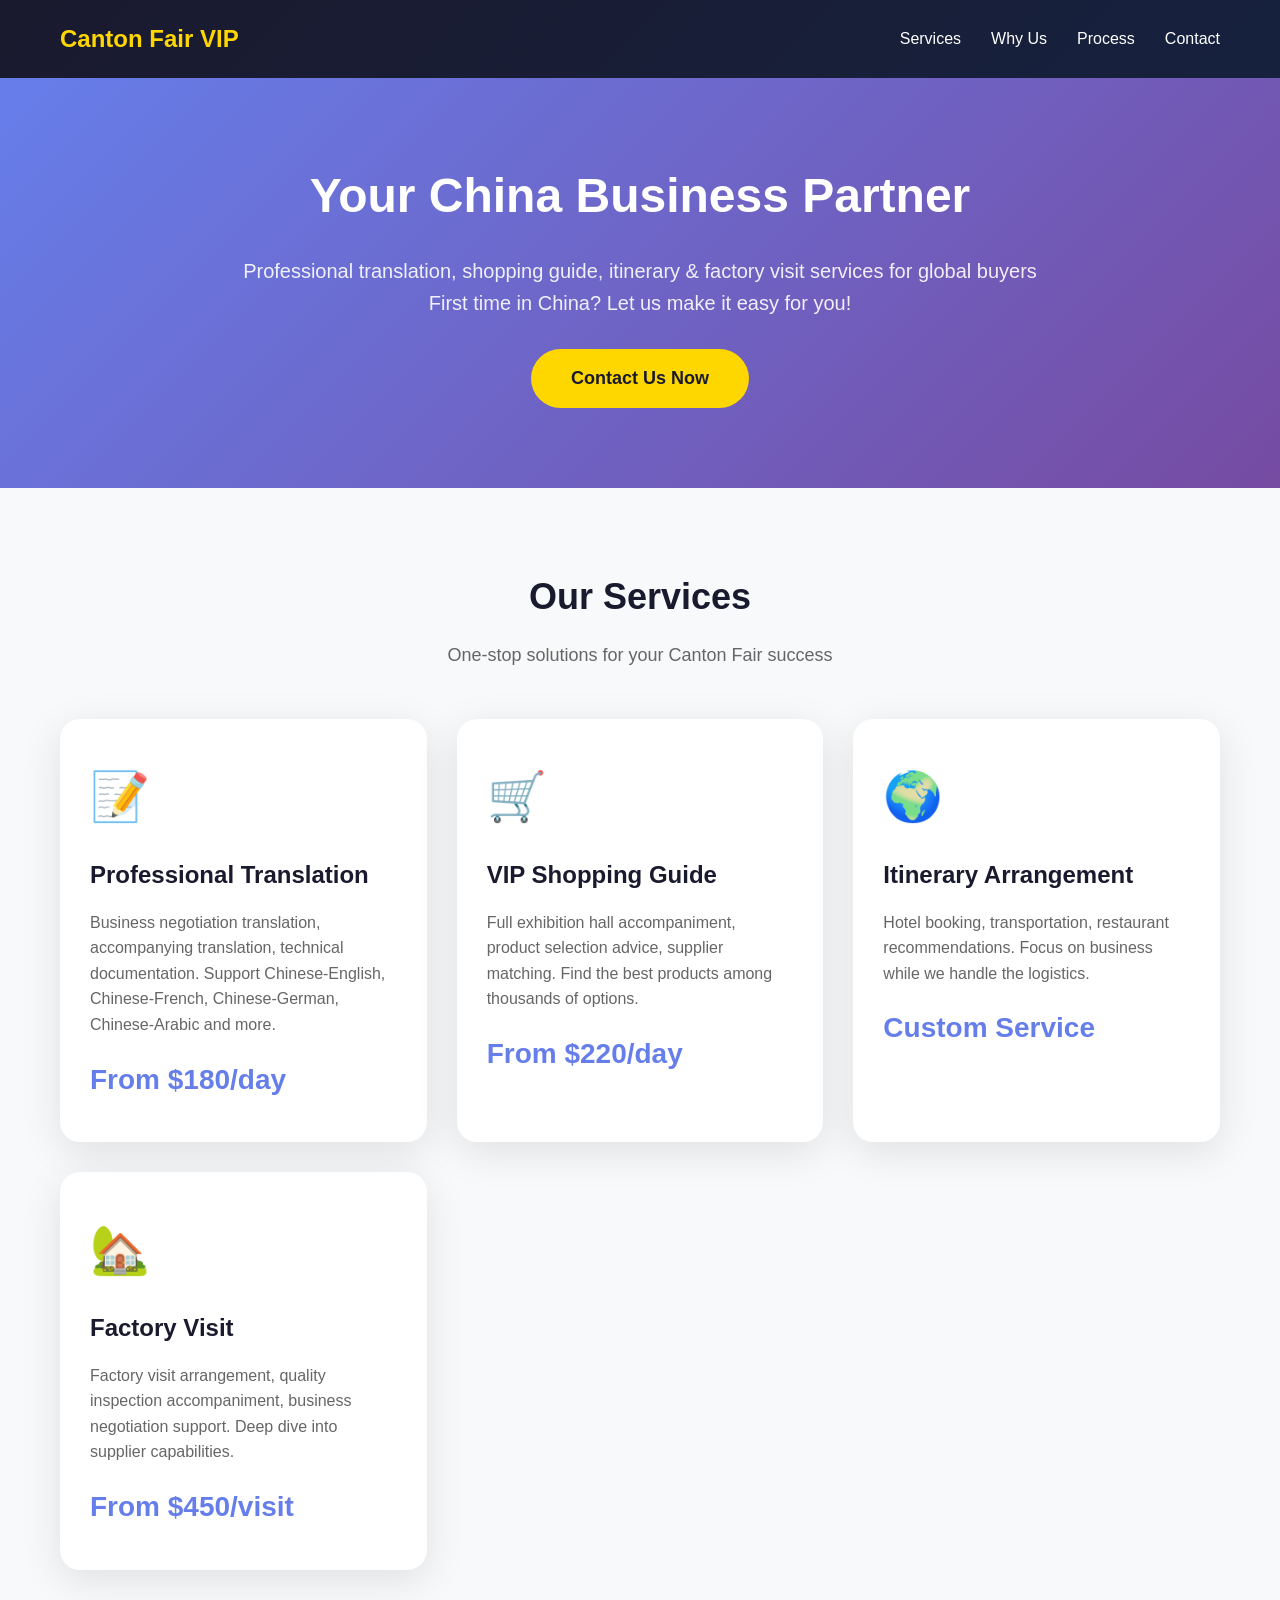
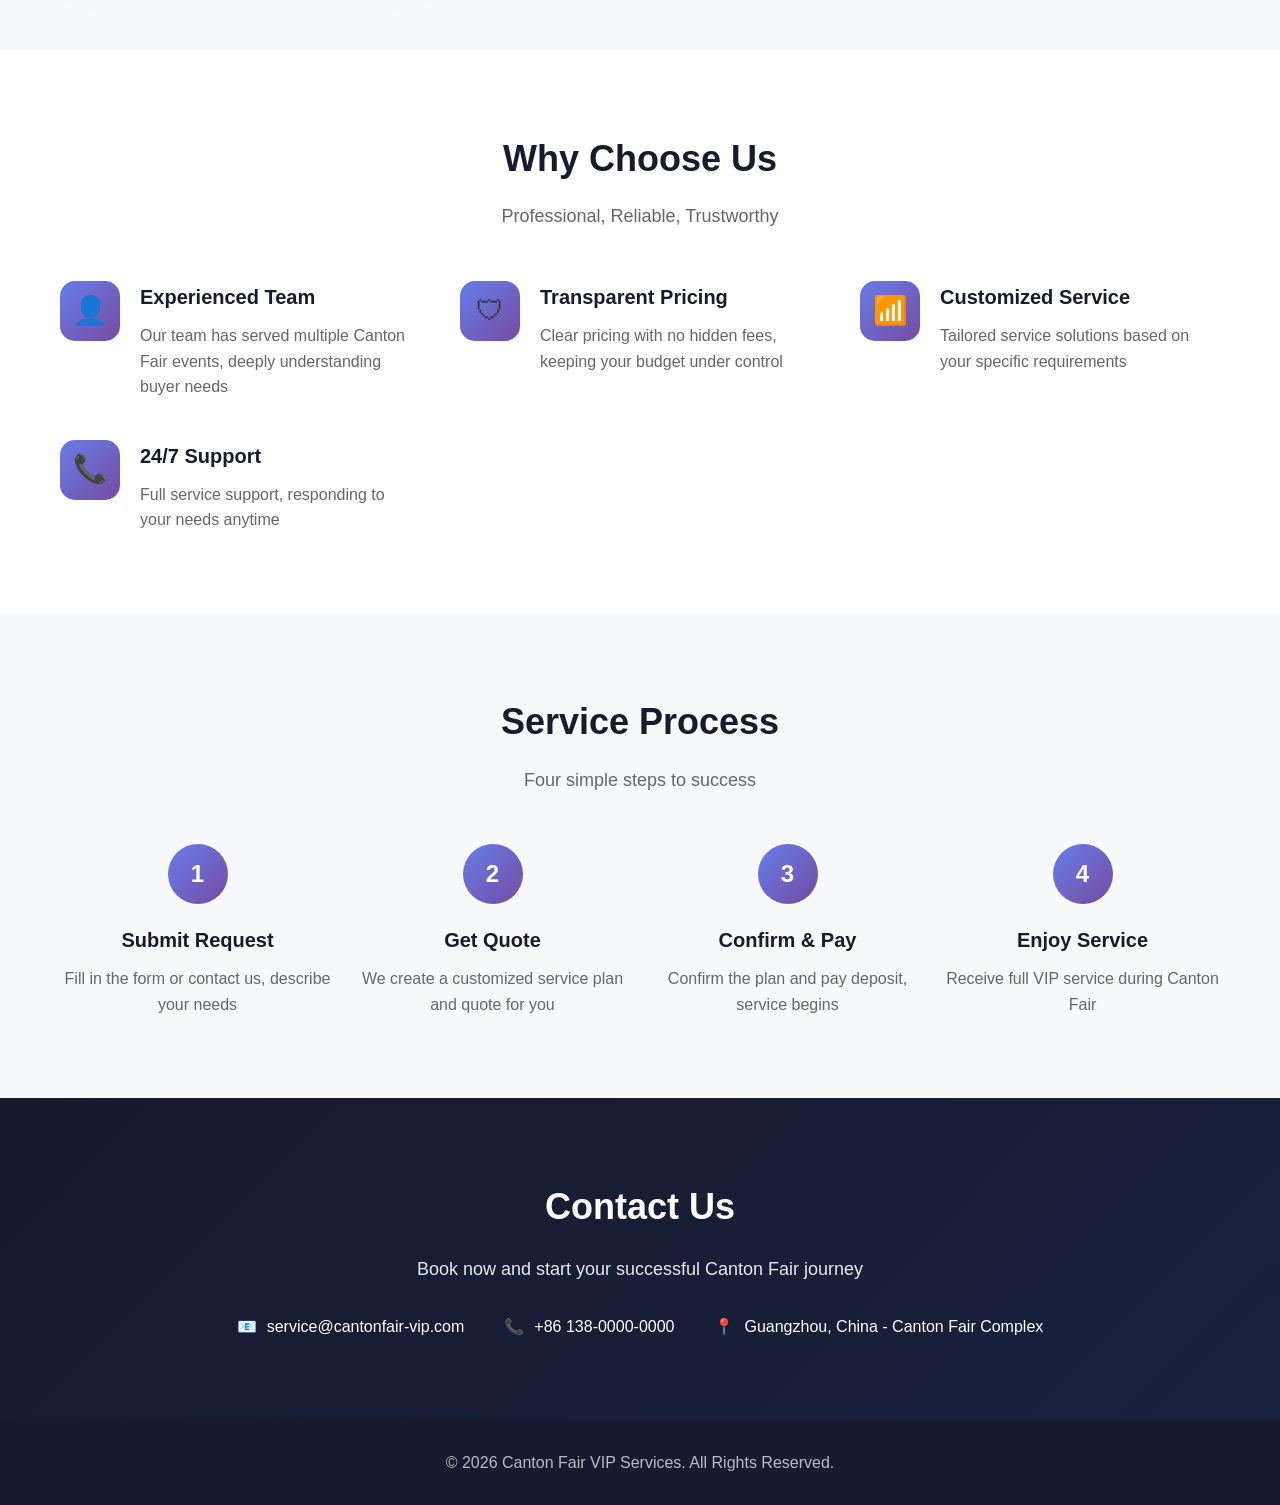
==== en/index.html @ 5ece8513 "Initial commit: Canton Fair VIP Services website" ====
<!DOCTYPE html>
<html lang="en">
<head>
    <meta charset="UTF-8">
    <meta name="viewport" content="width=device-width, initial-scale=1.0">
    <title>Canton Fair VIP Services - Your China Business Partner</title>
    <meta name="description" content="Professional translation, shopping guide, factory visit services for international buyers - First time in China? Let us help!">
    <style>
        * { margin: 0; padding: 0; box-sizing: border-box; }
        body { font-family: -apple-system, BlinkMacSystemFont, 'Segoe UI', Roboto, 'Helvetica Neue', Arial, sans-serif; line-height: 1.6; color: #333; }
        .container { max-width: 1200px; margin: 0 auto; padding: 0 20px; }
        
        /* Header */
        header { background: linear-gradient(135deg, #1a1a2e 0%, #16213e 100%); color: white; padding: 20px 0; position: sticky; top: 0; z-index: 100; }
        header .container { display: flex; justify-content: space-between; align-items: center; }
        .logo { font-size: 24px; font-weight: bold; color: #ffd700; }
        nav ul { display: flex; list-style: none; gap: 30px; }
        nav a { color: white; text-decoration: none; transition: color 0.3s; }
        nav a:hover { color: #ffd700; }
        
        /* Hero */
        .hero { background: linear-gradient(135deg, #667eea 0%, #764ba2 100%); color: white; padding: 80px 0; text-align: center; }
        .hero h1 { font-size: 48px; margin-bottom: 20px; }
        .hero p { font-size: 20px; margin-bottom: 30px; opacity: 0.9; }
        .cta-button { display: inline-block; background: #ffd700; color: #1a1a2e; padding: 15px 40px; border-radius: 50px; font-size: 18px; font-weight: bold; text-decoration: none; transition: transform 0.3s, box-shadow 0.3s; }
        .cta-button:hover { transform: translateY(-3px); box-shadow: 0 10px 30px rgba(255, 215, 0, 0.4); }
        
        /* Services */
        .services { padding: 80px 0; background: #f8f9fa; }
        .section-title { text-align: center; margin-bottom: 50px; }
        .section-title h2 { font-size: 36px; color: #1a1a2e; margin-bottom: 15px; }
        .section-title p { color: #666; font-size: 18px; }
        .services-grid { display: grid; grid-template-columns: repeat(auto-fit, minmax(280px, 1fr)); gap: 30px; }
        .service-card { background: white; padding: 40px 30px; border-radius: 20px; box-shadow: 0 10px 40px rgba(0,0,0,0.1); transition: transform 0.3s; }
        .service-card:hover { transform: translateY(-10px); }
        .service-icon { font-size: 48px; margin-bottom: 20px; }
        .service-card h3 { font-size: 24px; margin-bottom: 15px; color: #1a1a2e; }
        .service-card p { color: #666; margin-bottom: 20px; }
        .service-price { font-size: 28px; color: #667eea; font-weight: bold; }
        
        /* Features */
        .features { padding: 80px 0; }
        .features-grid { display: grid; grid-template-columns: repeat(auto-fit, minmax(300px, 1fr)); gap: 40px; }
        .feature-item { display: flex; gap: 20px; }
        .feature-icon { width: 60px; height: 60px; background: linear-gradient(135deg, #667eea 0%, #764ba2 100%); border-radius: 15px; display: flex; align-items: center; justify-content: center; font-size: 28px; flex-shrink: 0; }
        .feature-item h3 { font-size: 20px; margin-bottom: 10px; color: #1a1a2e; }
        .feature-item p { color: #666; }
        
        /* Process */
        .process { padding: 80px 0; background: #f8f9fa; }
        .process-steps { display: flex; justify-content: space-between; flex-wrap: wrap; gap: 20px; }
        .step { flex: 1; min-width: 250px; text-align: center; }
        .step-number { width: 60px; height: 60px; background: linear-gradient(135deg, #667eea 0%, #764ba2 100%); color: white; border-radius: 50%; display: flex; align-items: center; justify-content: center; font-size: 24px; font-weight: bold; margin: 0 auto 20px; }
        .step h3 { font-size: 20px; margin-bottom: 10px; color: #1a1a2e; }
        .step p { color: #666; }
        
        /* Contact */
        .contact { padding: 80px 0; background: linear-gradient(135deg, #1a1a2e 0%, #16213e 100%); color: white; text-align: center; }
        .contact h2 { font-size: 36px; margin-bottom: 20px; }
        .contact p { font-size: 18px; margin-bottom: 30px; opacity: 0.9; }
        .contact-info { display: flex; justify-content: center; gap: 40px; flex-wrap: wrap; }
        .contact-item { display: flex; align-items: center; gap: 10px; }
        
        /* Footer */
        footer { background: #1a1a2e; color: white; padding: 30px 0; text-align: center; }
        footer p { opacity: 0.7; }
        
        /* Responsive */
        @media (max-width: 768px) {
            .hero h1 { font-size: 32px; }
            nav { display: none; }
            .services-grid { grid-template-columns: 1fr; }
        }
    </style>
</head>
<body>
    <header>
        <div class="container">
            <div class="logo">Canton Fair VIP</div>
            <nav>
                <ul>
                    <li><a href="#services">Services</a></li>
                    <li><a href="#features">Why Us</a></li>
                    <li><a href="#process">Process</a></li>
                    <li><a href="#contact">Contact</a></li>
                </ul>
            </nav>
        </div>
    </header>

    <section class="hero">
        <div class="container">
            <h1>Your China Business Partner</h1>
            <p>Professional translation, shopping guide, itinerary & factory visit services for global buyers<br>First time in China? Let us make it easy for you!</p>
            <a href="#contact" class="cta-button">Contact Us Now</a>
        </div>
    </section>

    <section class="services" id="services">
        <div class="container">
            <div class="section-title">
                <h2>Our Services</h2>
                <p>One-stop solutions for your Canton Fair success</p>
            </div>
            <div class="services-grid">
                <div class="service-card">
                    <div class="service-icon">&#128221;</div>
                    <h3>Professional Translation</h3>
                    <p>Business negotiation translation, accompanying translation, technical documentation. Support Chinese-English, Chinese-French, Chinese-German, Chinese-Arabic and more.</p>
                    <div class="service-price">From $180/day</div>
                </div>
                <div class="service-card">
                    <div class="service-icon">&#128722;</div>
                    <h3>VIP Shopping Guide</h3>
                    <p>Full exhibition hall accompaniment, product selection advice, supplier matching. Find the best products among thousands of options.</p>
                    <div class="service-price">From $220/day</div>
                </div>
                <div class="service-card">
                    <div class="service-icon">&#127757;</div>
                    <h3>Itinerary Arrangement</h3>
                    <p>Hotel booking, transportation, restaurant recommendations. Focus on business while we handle the logistics.</p>
                    <div class="service-price">Custom Service</div>
                </div>
                <div class="service-card">
                    <div class="service-icon">&#127969;</div>
                    <h3>Factory Visit</h3>
                    <p>Factory visit arrangement, quality inspection accompaniment, business negotiation support. Deep dive into supplier capabilities.</p>
                    <div class="service-price">From $450/visit</div>
                </div>
            </div>
        </div>
    </section>

    <section class="features" id="features">
        <div class="container">
            <div class="section-title">
                <h2>Why Choose Us</h2>
                <p>Professional, Reliable, Trustworthy</p>
            </div>
            <div class="features-grid">
                <div class="feature-item">
                    <div class="feature-icon">&#128100;</div>
                    <div>
                        <h3>Experienced Team</h3>
                        <p>Our team has served multiple Canton Fair events, deeply understanding buyer needs</p>
                    </div>
                </div>
                <div class="feature-item">
                    <div class="feature-icon">&#128737;</div>
                    <div>
                        <h3>Transparent Pricing</h3>
                        <p>Clear pricing with no hidden fees, keeping your budget under control</p>
                    </div>
                </div>
                <div class="feature-item">
                    <div class="feature-icon">&#128246;</div>
                    <div>
                        <h3>Customized Service</h3>
                        <p>Tailored service solutions based on your specific requirements</p>
                    </div>
                </div>
                <div class="feature-item">
                    <div class="feature-icon">&#128222;</div>
                    <div>
                        <h3>24/7 Support</h3>
                        <p>Full service support, responding to your needs anytime</p>
                    </div>
                </div>
            </div>
        </div>
    </section>

    <section class="process" id="process">
        <div class="container">
            <div class="section-title">
                <h2>Service Process</h2>
                <p>Four simple steps to success</p>
            </div>
            <div class="process-steps">
                <div class="step">
                    <div class="step-number">1</div>
                    <h3>Submit Request</h3>
                    <p>Fill in the form or contact us, describe your needs</p>
                </div>
                <div class="step">
                    <div class="step-number">2</div>
                    <h3>Get Quote</h3>
                    <p>We create a customized service plan and quote for you</p>
                </div>
                <div class="step">
                    <div class="step-number">3</div>
                    <h3>Confirm & Pay</h3>
                    <p>Confirm the plan and pay deposit, service begins</p>
                </div>
                <div class="step">
                    <div class="step-number">4</div>
                    <h3>Enjoy Service</h3>
                    <p>Receive full VIP service during Canton Fair</p>
                </div>
            </div>
        </div>
    </section>

    <section class="contact" id="contact">
        <div class="container">
            <h2>Contact Us</h2>
            <p>Book now and start your successful Canton Fair journey</p>
            <div class="contact-info">
                <div class="contact-item">
                    <span>&#128231;</span>
                    <span>service@cantonfair-vip.com</span>
                </div>
                <div class="contact-item">
                    <span>&#128222;</span>
                    <span>+86 138-0000-0000</span>
                </div>
                <div class="contact-item">
                    <span>&#128205;</span>
                    <span>Guangzhou, China - Canton Fair Complex</span>
                </div>
            </div>
        </div>
    </section>

    <footer>
        <div class="container">
            <p>&copy; 2026 Canton Fair VIP Services. All Rights Reserved.</p>
        </div>
    </footer>
</body>
</html>
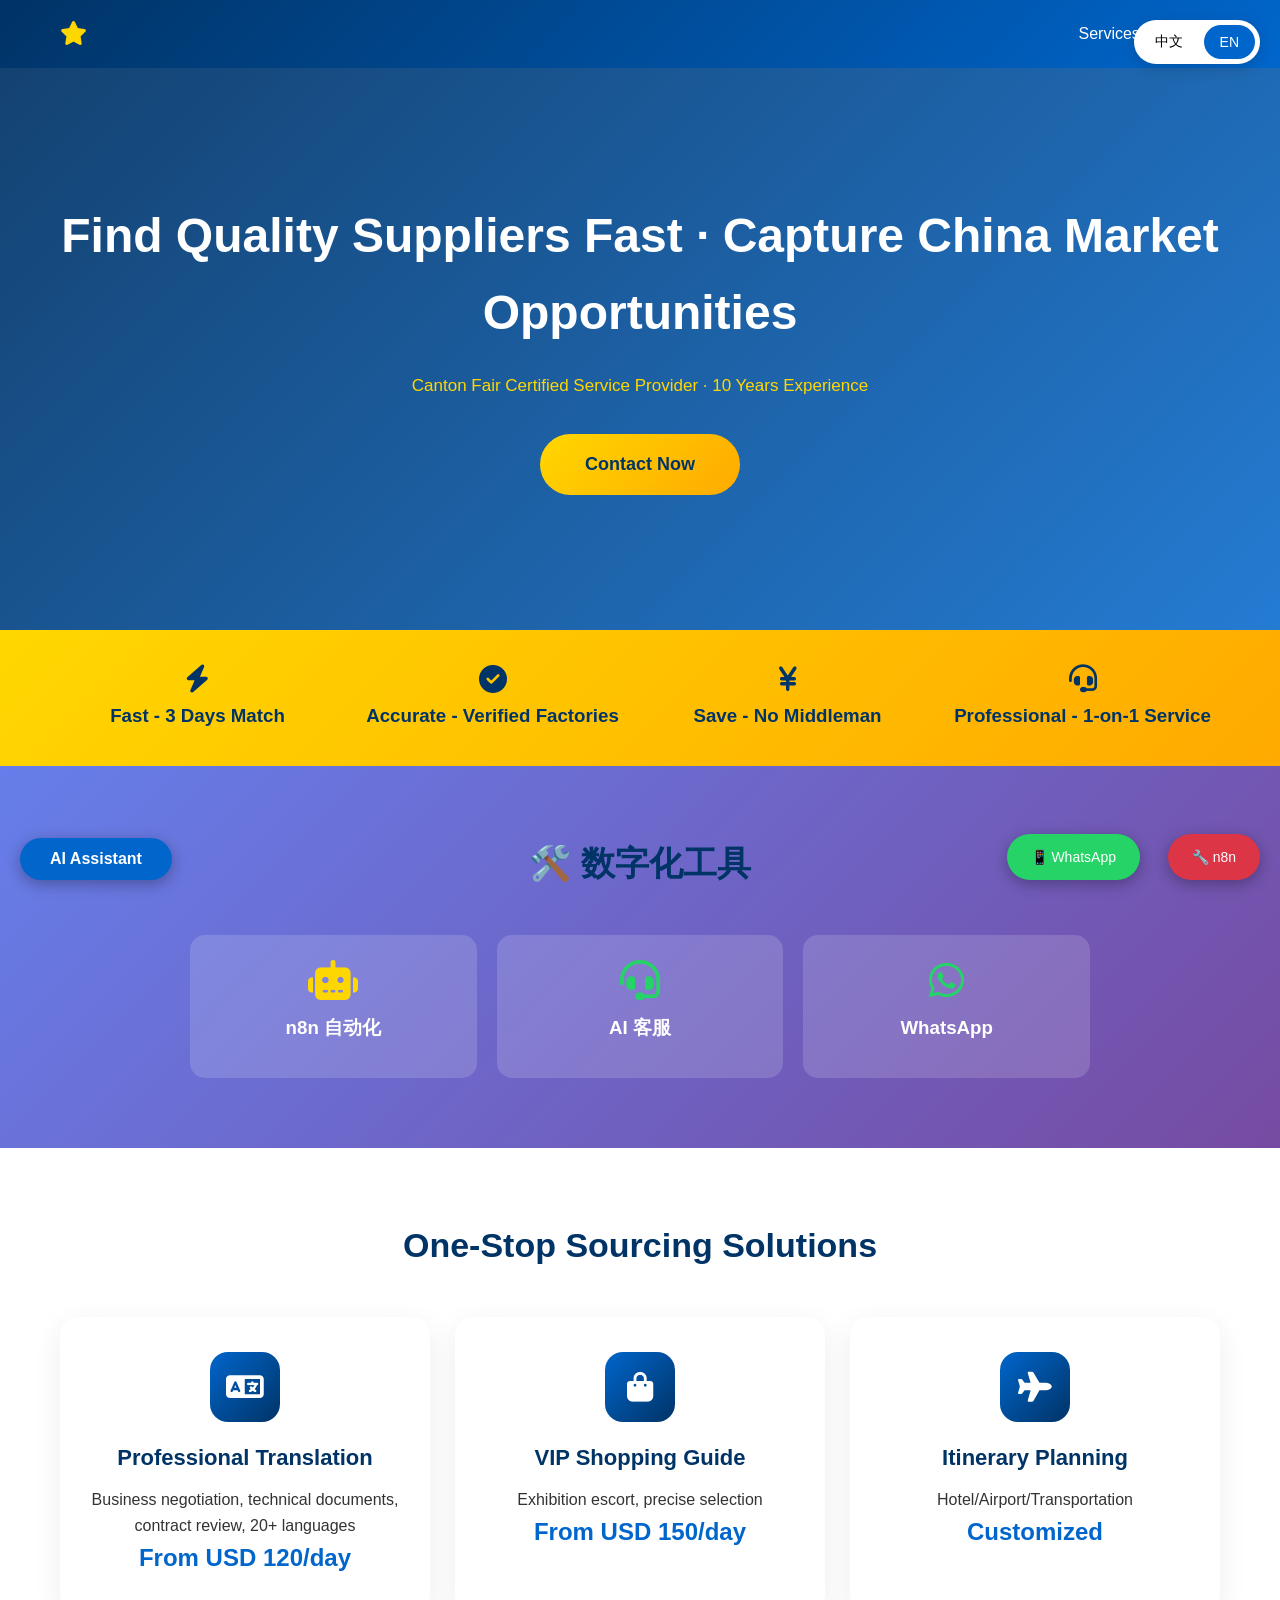
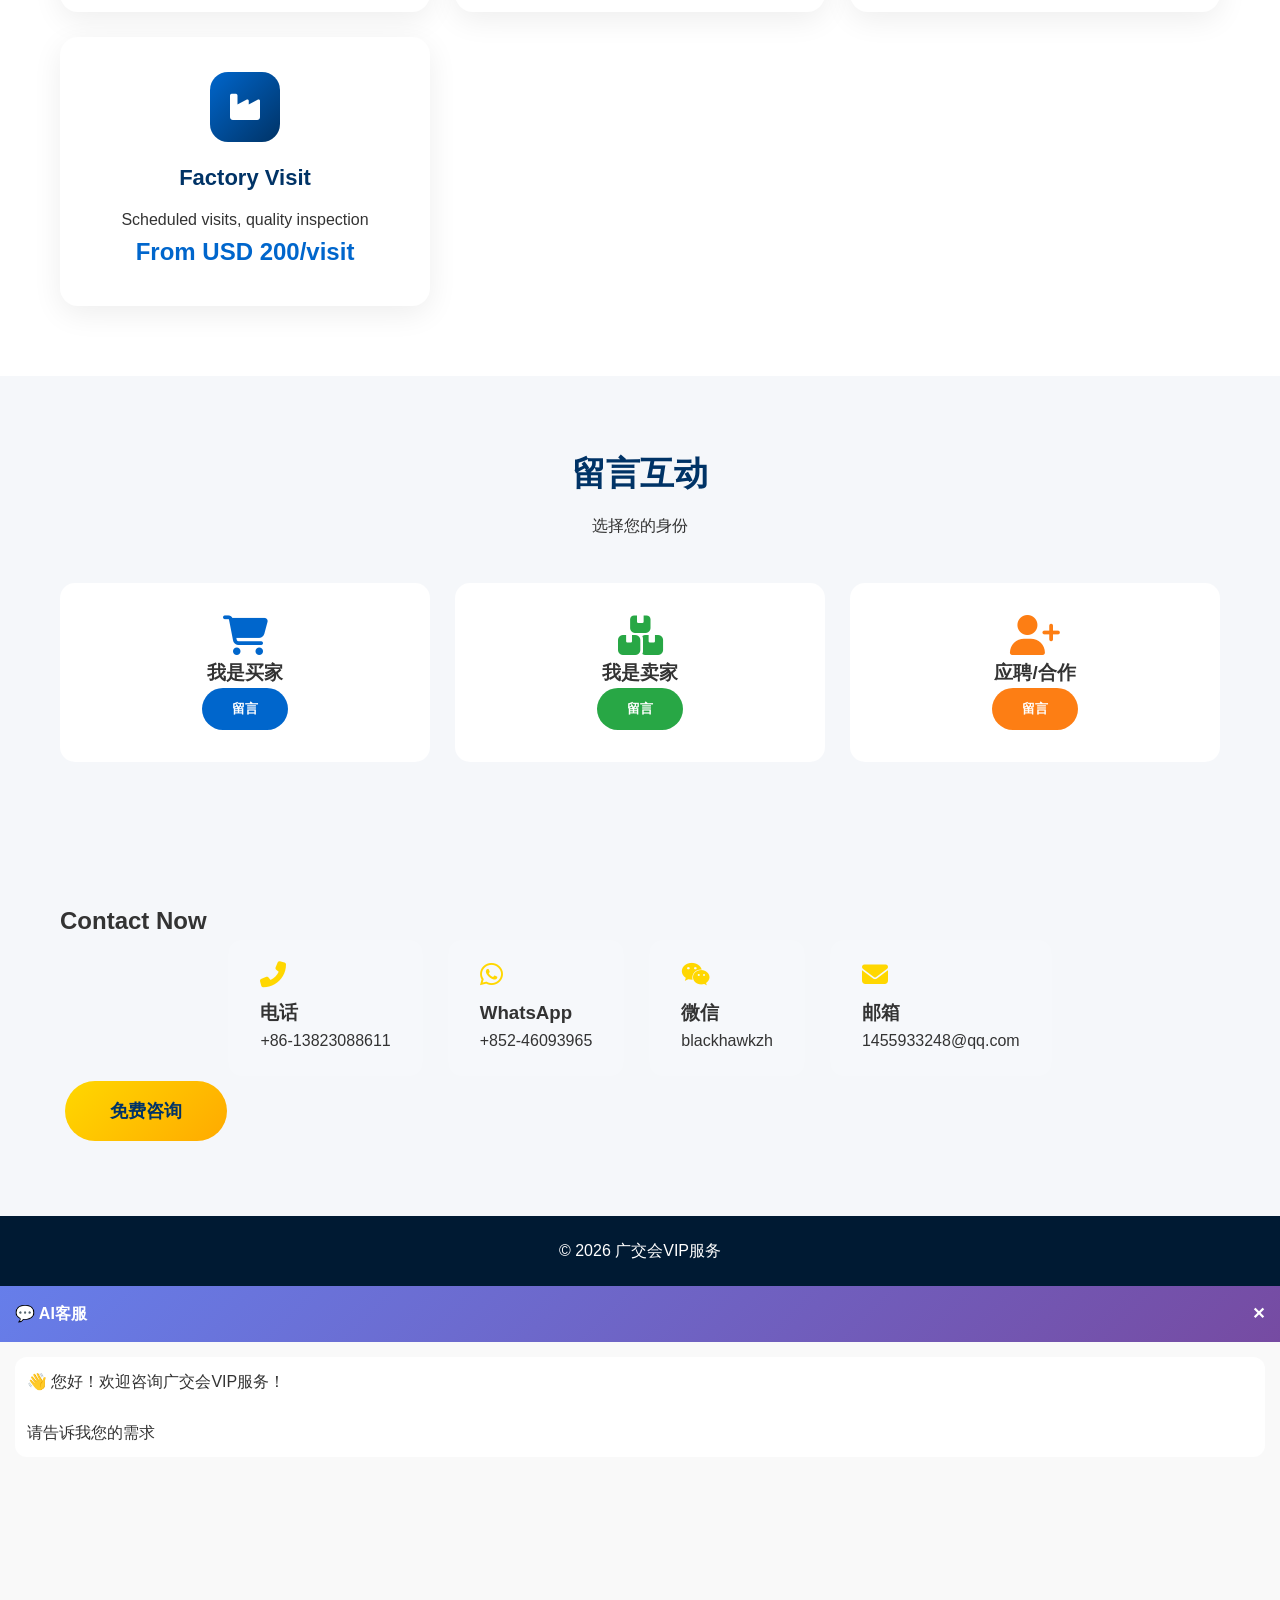
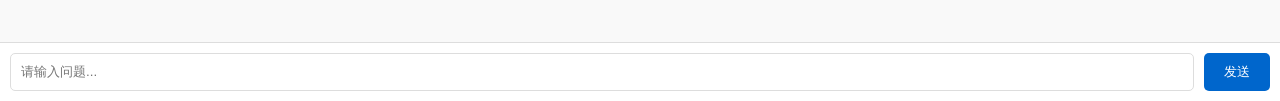
==== commit ecd4ac9f: "Update to second initial state - bilingual support" ====
--- a/en/index.html
+++ b/en/index.html
@@ -3,229 +3,266 @@
 <head>
     <meta charset="UTF-8">
     <meta name="viewport" content="width=device-width, initial-scale=1.0">
-    <title>Canton Fair VIP Services - Your China Business Partner</title>
-    <meta name="description" content="Professional translation, shopping guide, factory visit services for international buyers - First time in China? Let us help!">
+    <title>Canton Fair VIP - Your China Sourcing Expert</title>
+    <link rel="stylesheet" href="https://cdnjs.cloudflare.com/ajax/libs/font-awesome/6.4.0/css/all.min.css">
     <style>
         * { margin: 0; padding: 0; box-sizing: border-box; }
-        body { font-family: -apple-system, BlinkMacSystemFont, 'Segoe UI', Roboto, 'Helvetica Neue', Arial, sans-serif; line-height: 1.6; color: #333; }
+        body { font-family: -apple-system, BlinkMacSystemFont, sans-serif; line-height: 1.6; color: #333; background: #f5f7fa; }
         .container { max-width: 1200px; margin: 0 auto; padding: 0 20px; }
-        
-        /* Header */
-        header { background: linear-gradient(135deg, #1a1a2e 0%, #16213e 100%); color: white; padding: 20px 0; position: sticky; top: 0; z-index: 100; }
+        .lang-switch { position: fixed; top: 20px; right: 20px; z-index: 1000; background: white; border-radius: 25px; padding: 5px; box-shadow: 0 4px 15px rgba(0,0,0,0.15); display: flex; gap: 5px; }
+        .lang-btn { padding: 8px 16px; border: none; background: transparent; cursor: pointer; border-radius: 20px; font-size: 14px; font-weight: 500; }
+        .lang-btn.active { background: #0066cc; color: white; }
+        header { background: linear-gradient(135deg, #003366 0%, #0066cc 100%); color: white; padding: 15px 0; position: sticky; top: 0; z-index: 100; }
         header .container { display: flex; justify-content: space-between; align-items: center; }
-        .logo { font-size: 24px; font-weight: bold; color: #ffd700; }
-        nav ul { display: flex; list-style: none; gap: 30px; }
-        nav a { color: white; text-decoration: none; transition: color 0.3s; }
+        .logo { font-size: 24px; font-weight: bold; }
+        .logo i { color: #ffd700; }
+        nav ul { display: flex; list-style: none; gap: 25px; }
+        nav a { color: white; text-decoration: none; font-weight: 500; }
         nav a:hover { color: #ffd700; }
-        
-        /* Hero */
-        .hero { background: linear-gradient(135deg, #667eea 0%, #764ba2 100%); color: white; padding: 80px 0; text-align: center; }
+        .hero { background: linear-gradient(135deg, rgba(0,51,102,0.92) 0%, rgba(0,102,204,0.85) 100%), url('https://images.unsplash.com/photo-1566073771259-6a8506099945?w=1920'); color: white; padding: 130px 0; text-align: center; }
         .hero h1 { font-size: 48px; margin-bottom: 20px; }
-        .hero p { font-size: 20px; margin-bottom: 30px; opacity: 0.9; }
-        .cta-button { display: inline-block; background: #ffd700; color: #1a1a2e; padding: 15px 40px; border-radius: 50px; font-size: 18px; font-weight: bold; text-decoration: none; transition: transform 0.3s, box-shadow 0.3s; }
-        .cta-button:hover { transform: translateY(-3px); box-shadow: 0 10px 30px rgba(255, 215, 0, 0.4); }
-        
-        /* Services */
-        .services { padding: 80px 0; background: #f8f9fa; }
-        .section-title { text-align: center; margin-bottom: 50px; }
-        .section-title h2 { font-size: 36px; color: #1a1a2e; margin-bottom: 15px; }
-        .section-title p { color: #666; font-size: 18px; }
-        .services-grid { display: grid; grid-template-columns: repeat(auto-fit, minmax(280px, 1fr)); gap: 30px; }
-        .service-card { background: white; padding: 40px 30px; border-radius: 20px; box-shadow: 0 10px 40px rgba(0,0,0,0.1); transition: transform 0.3s; }
-        .service-card:hover { transform: translateY(-10px); }
-        .service-icon { font-size: 48px; margin-bottom: 20px; }
-        .service-card h3 { font-size: 24px; margin-bottom: 15px; color: #1a1a2e; }
-        .service-card p { color: #666; margin-bottom: 20px; }
-        .service-price { font-size: 28px; color: #667eea; font-weight: bold; }
-        
-        /* Features */
-        .features { padding: 80px 0; }
-        .features-grid { display: grid; grid-template-columns: repeat(auto-fit, minmax(300px, 1fr)); gap: 40px; }
-        .feature-item { display: flex; gap: 20px; }
-        .feature-icon { width: 60px; height: 60px; background: linear-gradient(135deg, #667eea 0%, #764ba2 100%); border-radius: 15px; display: flex; align-items: center; justify-content: center; font-size: 28px; flex-shrink: 0; }
-        .feature-item h3 { font-size: 20px; margin-bottom: 10px; color: #1a1a2e; }
-        .feature-item p { color: #666; }
-        
-        /* Process */
-        .process { padding: 80px 0; background: #f8f9fa; }
-        .process-steps { display: flex; justify-content: space-between; flex-wrap: wrap; gap: 20px; }
-        .step { flex: 1; min-width: 250px; text-align: center; }
-        .step-number { width: 60px; height: 60px; background: linear-gradient(135deg, #667eea 0%, #764ba2 100%); color: white; border-radius: 50%; display: flex; align-items: center; justify-content: center; font-size: 24px; font-weight: bold; margin: 0 auto 20px; }
-        .step h3 { font-size: 20px; margin-bottom: 10px; color: #1a1a2e; }
-        .step p { color: #666; }
-        
-        /* Contact */
-        .contact { padding: 80px 0; background: linear-gradient(135deg, #1a1a2e 0%, #16213e 100%); color: white; text-align: center; }
-        .contact h2 { font-size: 36px; margin-bottom: 20px; }
-        .contact p { font-size: 18px; margin-bottom: 30px; opacity: 0.9; }
-        .contact-info { display: flex; justify-content: center; gap: 40px; flex-wrap: wrap; }
-        .contact-item { display: flex; align-items: center; gap: 10px; }
-        
-        /* Footer */
-        footer { background: #1a1a2e; color: white; padding: 30px 0; text-align: center; }
-        footer p { opacity: 0.7; }
-        
-        /* Responsive */
-        @media (max-width: 768px) {
-            .hero h1 { font-size: 32px; }
-            nav { display: none; }
-            .services-grid { grid-template-columns: 1fr; }
-        }
+        .hero .subtitle { font-size: 17px; margin-bottom: 30px; color: #ffd700; }
+        .cta-button { display: inline-block; background: linear-gradient(135deg, #ffd700, #ffaa00); color: #003366; padding: 16px 45px; border-radius: 50px; font-size: 18px; font-weight: bold; text-decoration: none; margin: 5px; }
+        .value-banner { background: linear-gradient(135deg, #ffd700, #ffaa00); padding: 35px 0; }
+        .value-grid { display: grid; grid-template-columns: repeat(auto-fit, minmax(150px, 1fr)); gap: 20px; text-align: center; }
+        .value-item { color: #003366; }
+        .value-item i { font-size: 28px; margin-bottom: 8px; }
+        .services, .features, .interactive, .process, .testimonials, .contact { padding: 70px 0; }
+        .services, .testimonials { background: white; }
+        .features, .process { background: #f5f7fa; }
+        .section-title { text-align: center; margin-bottom: 45px; }
+        .section-title h2 { font-size: 34px; color: #003366; margin-bottom: 12px; }
+        .services-grid { display: grid; grid-template-columns: repeat(auto-fit, minmax(280px, 1fr)); gap: 25px; }
+        .service-card { background: white; padding: 35px 25px; border-radius: 18px; box-shadow: 0 8px 30px rgba(0,0,0,0.07); text-align: center; }
+        .service-icon { width: 70px; height: 70px; background: linear-gradient(135deg, #0066cc, #003366); border-radius: 18px; display: flex; align-items: center; justify-content: center; font-size: 30px; margin: 0 auto 18px; color: white; }
+        .service-card h3 { font-size: 22px; color: #003366; margin-bottom: 12px; }
+        .service-price { font-size: 24px; color: #0066cc; font-weight: bold; }
+        .features-grid { display: grid; grid-template-columns: repeat(auto-fit, minmax(280px, 1fr)); gap: 25px; }
+        .feature-item { display: flex; gap: 18px; background: white; padding: 22px; border-radius: 14px; }
+        .feature-icon { width: 55px; height: 55px; background: linear-gradient(135deg, #0066cc, #004488); border-radius: 50%; display: flex; align-items: center; justify-content: center; color: white; font-size: 22px; }
+        .interactive-grid { display: grid; grid-template-columns: repeat(3, 1fr); gap: 25px; }
+        .interactive-card { background: white; padding: 30px; border-radius: 15px; text-align: center; cursor: pointer; transition: all 0.3s; border: 2px solid transparent; }
+        .interactive-card:hover { border-color: #0066cc; transform: translateY(-5px); }
+        .btn { display: inline-block; padding: 12px 30px; border-radius: 25px; text-decoration: none; font-weight: 600; color: white; cursor: pointer; border: none; }
+        .btn-buyer { background: #0066cc; }
+        .btn-seller { background: #28a745; }
+        .btn-partner { background: #fd7e14; }
+        .media-grid { display: grid; grid-template-columns: repeat(auto-fit, minmax(100px, 1fr)); gap: 12px; }
+        .media-link { display: flex; flex-direction: column; align-items: center; padding: 20px; border-radius: 12px; text-decoration: none; color: white; }
+        .media-whatsapp { background: #25d366; }
+        .contact-cards { display: flex; justify-content: center; gap: 25px; flex-wrap: wrap; }
+        .contact-card { background: rgba(255,255,255,0.1); padding: 22px 32px; border-radius: 14px; }
+        .contact-card i { font-size: 26px; margin-bottom: 10px; color: #ffd700; }
+        footer { background: #001a33; color: white; padding: 22px 0; text-align: center; }
+        [lang="en"] .zh { display: none; }
+        [lang="en"] .en { display: none; }
+        
+        
+        #chat-toggle-btn { position: fixed; bottom: 20px; left: 20px; width: 55px; height: 55px; background: #0066cc; border-radius: 50%; border: none; cursor: pointer; font-size: 24px; z-index: 99999; box-shadow: 0 4px 10px rgba(0,0,0,0.2); }
+        .chat-header { background: linear-gradient(135deg, #667eea, #764ba2); color: #fff; padding: 15px; font-weight: bold; display: flex; justify-content: space-between; cursor: pointer; }
+        .chat-messages { height: 300px; overflow-y: auto; padding: 15px; background: #f9f9f9; }
+        .chat-input { display: flex; padding: 10px; border-top: 1px solid #ddd; background: #fff; }
+        .chat-input input { flex: 1; padding: 10px; border: 1px solid #ddd; border-radius: 5px; }
+        .chat-input button { padding: 10px 20px; background: #0066cc; color: #fff; border: none; border-radius: 5px; margin-left: 10px; cursor: pointer; }
+        #message-modal { position: fixed; top: 0; left: 0; width: 100%; height: 100%; background: rgba(0,0,0,0.5); z-index: 99999; display: none; align-items: center; justify-content: center; }
+        #message-modal.show { display: flex; }
+        .modal-content { background: white; padding: 30px; border-radius: 15px; width: 90%; max-width: 400px; }
     </style>
 </head>
 <body>
-    <header>
+    <div class="lang-switch">
+        <button class="lang-btn" onclick="window.location.href='/index.html'">中文</button>
+        <button class="lang-btn active" onclick="window.location.href='/en/index.html'">EN</button>
+    </div>
+    <header><div class="container"><div class="logo"><i class="fas fa-star"></i> <span class="zh">广交会VIP服务</span><span class="en">Canton Fair VIP</span></div><nav><ul><li><a href="#services">Services</a></li><li><a href="#contact">Contact</a></li></nav></div></header>
+    <section class="hero"><div class="container"><h1>Find Quality Suppliers Fast · Capture China Market Opportunities</h1><p class="subtitle">Canton Fair Certified Service Provider · 10 Years Experience</p><a href="#contact" class="cta-button">Contact Now</a></div></section>
+    <section class="value-banner"><div class="container"><div class="value-grid"><div class="value-item"><i class="fas fa-bolt"></i><h3>Fast - 3 Days Match</h3></div><div class="value-item"><i class="fas fa-check-circle"></i><h3>Accurate - Verified Factories</h3></div><div class="value-item"><i class="fas fa-yen-sign"></i><h3>Save - No Middleman</h3></div><div class="value-item"><i class="fas fa-headset"></i><h3>Professional - 1-on-1 Service</h3></div></div></div></section>
+    <section class="interactive" style="background: linear-gradient(135deg, #667eea, #764ba2); color: white;">
         <div class="container">
-            <div class="logo">Canton Fair VIP</div>
-            <nav>
-                <ul>
-                    <li><a href="#services">Services</a></li>
-                    <li><a href="#features">Why Us</a></li>
-                    <li><a href="#process">Process</a></li>
-                    <li><a href="#contact">Contact</a></li>
-                </ul>
-            </nav>
-        </div>
-    </header>
-
-    <section class="hero">
-        <div class="container">
-            <h1>Your China Business Partner</h1>
-            <p>Professional translation, shopping guide, itinerary & factory visit services for global buyers<br>First time in China? Let us make it easy for you!</p>
-            <a href="#contact" class="cta-button">Contact Us Now</a>
-        </div>
-    </section>
-
-    <section class="services" id="services">
-        <div class="container">
-            <div class="section-title">
-                <h2>Our Services</h2>
-                <p>One-stop solutions for your Canton Fair success</p>
-            </div>
-            <div class="services-grid">
-                <div class="service-card">
-                    <div class="service-icon">&#128221;</div>
-                    <h3>Professional Translation</h3>
-                    <p>Business negotiation translation, accompanying translation, technical documentation. Support Chinese-English, Chinese-French, Chinese-German, Chinese-Arabic and more.</p>
-                    <div class="service-price">From $180/day</div>
+            <div class="section-title"><h2>🛠️ 数字化工具</h2></div>
+            <div style="display: grid; grid-template-columns: repeat(3, 1fr); gap: 20px; max-width: 900px; margin: 0 auto;">
+                <a href="https://n8n.cantonfairassist.online" target="_blank" style="text-decoration: none; color: white; background: rgba(255,255,255,0.15); padding: 25px; border-radius: 15px; text-align: center; display: block;">
+                    <i class="fas fa-robot" style="font-size: 40px; color: #ffd700;"></i>
+                    <h3 style="margin: 10px 0;">n8n 自动化</h3>
+                </a>
+                <div onclick="toggleChat()" style="cursor: pointer; background: rgba(255,255,255,0.15); padding: 25px; border-radius: 15px; text-align: center;">
+                    <i class="fas fa-headset" style="font-size: 40px; color: #25d366;"></i>
+                    <h3 style="margin: 10px 0;">AI 客服</h3>
                 </div>
-                <div class="service-card">
-                    <div class="service-icon">&#128722;</div>
-                    <h3>VIP Shopping Guide</h3>
-                    <p>Full exhibition hall accompaniment, product selection advice, supplier matching. Find the best products among thousands of options.</p>
-                    <div class="service-price">From $220/day</div>
-                </div>
-                <div class="service-card">
-                    <div class="service-icon">&#127757;</div>
-                    <h3>Itinerary Arrangement</h3>
-                    <p>Hotel booking, transportation, restaurant recommendations. Focus on business while we handle the logistics.</p>
-                    <div class="service-price">Custom Service</div>
-                </div>
-                <div class="service-card">
-                    <div class="service-icon">&#127969;</div>
-                    <h3>Factory Visit</h3>
-                    <p>Factory visit arrangement, quality inspection accompaniment, business negotiation support. Deep dive into supplier capabilities.</p>
-                    <div class="service-price">From $450/visit</div>
-                </div>
+                <a href="https://wa.me/85246093965" target="_blank" style="text-decoration: none; color: white; background: rgba(255,255,255,0.15); padding: 25px; border-radius: 15px; text-align: center; display: block;">
+                    <i class="fab fa-whatsapp" style="font-size: 40px; color: #25d366;"></i>
+                    <h3 style="margin: 10px 0;">WhatsApp</h3>
+                </a>
             </div>
         </div>
     </section>
-
-    <section class="features" id="features">
-        <div class="container">
-            <div class="section-title">
-                <h2>Why Choose Us</h2>
-                <p>Professional, Reliable, Trustworthy</p>
-            </div>
-            <div class="features-grid">
-                <div class="feature-item">
-                    <div class="feature-icon">&#128100;</div>
-                    <div>
-                        <h3>Experienced Team</h3>
-                        <p>Our team has served multiple Canton Fair events, deeply understanding buyer needs</p>
-                    </div>
-                </div>
-                <div class="feature-item">
-                    <div class="feature-icon">&#128737;</div>
-                    <div>
-                        <h3>Transparent Pricing</h3>
-                        <p>Clear pricing with no hidden fees, keeping your budget under control</p>
-                    </div>
-                </div>
-                <div class="feature-item">
-                    <div class="feature-icon">&#128246;</div>
-                    <div>
-                        <h3>Customized Service</h3>
-                        <p>Tailored service solutions based on your specific requirements</p>
-                    </div>
-                </div>
-                <div class="feature-item">
-                    <div class="feature-icon">&#128222;</div>
-                    <div>
-                        <h3>24/7 Support</h3>
-                        <p>Full service support, responding to your needs anytime</p>
-                    </div>
-                </div>
+    <section class="services" id="services"><div class="container"><div class="section-title"><h2>One-Stop Sourcing Solutions</h2></div><div class="services-grid"><div class="service-card"><div class="service-icon"><i class="fas fa-language"></i></div><h3>Professional Translation</h3><p>Business negotiation, technical documents, contract review, 20+ languages</p><div class="service-price">From USD 120/day</div></div><div class="service-card"><div class="service-icon"><i class="fas fa-shopping-bag"></i></div><h3>VIP Shopping Guide</h3><p>Exhibition escort, precise selection</p><div class="service-price">From USD 150/day</div></div><div class="service-card"><div class="service-icon"><i class="fas fa-plane"></i></div><h3>Itinerary Planning</h3><p>Hotel/Airport/Transportation</p><div class="service-price">Customized</div></div><div class="service-card"><div class="service-icon"><i class="fas fa-industry"></i></div><h3>Factory Visit</h3><p>Scheduled visits, quality inspection</p><div class="service-price">From USD 200/visit</div></div></div></div></section>
+    <section class="interactive"><div class="container"><div class="section-title"><h2>留言互动</h2><p>选择您的身份</p></div><div class="interactive-grid"><div class="interactive-card" onclick="showMessageForm()"><i class="fas fa-shopping-cart" style="font-size:40px;color:#0066cc;"></i><h3>我是买家</h3><button class="btn btn-buyer">留言</button></div><div class="interactive-card" onclick="showMessageForm()"><i class="fas fa-boxes" style="font-size:40px;color:#28a745;"></i><h3>我是卖家</h3><button class="btn btn-seller">留言</button></div><div class="interactive-card" onclick="showMessageForm()"><i class="fas fa-user-plus" style="font-size:40px;color:#fd7e14;"></i><h3>应聘/合作</h3><button class="btn btn-partner">留言</button></div></div></div></section>
+    <section class="contact" id="contact"><div class="container"><h2>Contact Now</h2><div class="contact-cards"><div class="contact-card"><i class="fas fa-phone-alt"></i><h3>电话</h3><p>+86-13823088611</p></div><div class="contact-card"><i class="fab fa-whatsapp"></i><h3>WhatsApp</h3><p>+852-46093965</p></div><div class="contact-card"><i class="fab fa-weixin"></i><h3>微信</h3><p>blackhawkzh</p></div><div class="contact-card"><i class="fas fa-envelope"></i><h3>邮箱</h3><p>1455933248@qq.com</p></div></div><a href="mailto:1455933248@qq.com" class="cta-button">免费咨询</a></div></section>
+    <footer><div class="container"><p>© 2026 广交会VIP服务</p></div></footer>
+    
+    <!-- AI Chat -->
+    <div id="ai-chat-widget">
+      <div class="chat-header" onclick="toggleChat()">
+        <span>💬 AI客服</span>
+        <span onclick="toggleChat()">✕</span>
+      </div>
+      <div class="chat-messages" id="chat-messages">
+        <div style="background:#fff;padding:12px;border-radius:12px;margin-bottom:10px;">👋 您好！欢迎咨询广交会VIP服务！<br><br>请告诉我您的需求</div>
+      </div>
+      <div class="chat-input">
+        <input type="text" id="chat-input" placeholder="请输入问题..." onkeyup="if(event.key==='Enter')sendMessage()">
+        <button onclick="sendMessage()">发送</button>
+      </div>
+    </div>
+    <!-- Message Modal -->
+    <div id="message-modal">
+        <div class="modal-content">
+            <h3 style="color:#003366;margin-bottom:20px;">💬 留言给我们</h3>
+            <input type="text" id="msg-name" placeholder="您的姓名（选填）" style="width:100%;padding:12px;margin-bottom:15px;border:1px solid #ddd;border-radius:8px;">
+            <input type="text" id="msg-contact" placeholder="联系方式（必填）*" style="width:100%;padding:12px;margin-bottom:15px;border:1px solid #ddd;border-radius:8px;">
+            <textarea id="msg-content" placeholder="请输入留言内容..." rows="4" style="width:100%;padding:12px;margin-bottom:15px;border:1px solid #ddd;border-radius:8px;resize:none;"></textarea>
+            <div style="display:flex;gap:10px;">
+                <button onclick="submitMessage()" style="flex:1;padding:12px;background:#0066cc;color:white;border:none;border-radius:8px;cursor:pointer;">提交</button>
+                <button onclick="closeMessageForm()" style="flex:1;padding:12px;background:#ccc;color:#333;border:none;border-radius:8px;cursor:pointer;">取消</button>
             </div>
         </div>
-    </section>
+    </div>
 
-    <section class="process" id="process">
-        <div class="container">
-            <div class="section-title">
-                <h2>Service Process</h2>
-                <p>Four simple steps to success</p>
-            </div>
-            <div class="process-steps">
-                <div class="step">
-                    <div class="step-number">1</div>
-                    <h3>Submit Request</h3>
-                    <p>Fill in the form or contact us, describe your needs</p>
-                </div>
-                <div class="step">
-                    <div class="step-number">2</div>
-                    <h3>Get Quote</h3>
-                    <p>We create a customized service plan and quote for you</p>
-                </div>
-                <div class="step">
-                    <div class="step-number">3</div>
-                    <h3>Confirm & Pay</h3>
-                    <p>Confirm the plan and pay deposit, service begins</p>
-                </div>
-                <div class="step">
-                    <div class="step-number">4</div>
-                    <h3>Enjoy Service</h3>
-                    <p>Receive full VIP service during Canton Fair</p>
-                </div>
-            </div>
-        </div>
-    </section>
+    <script>
+    // AI客服知识库
+    var responses = {
+        "玩具": "🧸 玩具产品在第二期（4月23-27日），位于B区展馆。",
+        "电子": "📱 电子产品在第一期（4月15-19日），位于A区展馆。",
+        "家电": "📺 家电产品在第一期（4月15-19日），位于A区展馆。",
+        "机械": "⚙️ 机械产品在第一期（4月15-19日），位于A区展馆。",
+        "建材": "🏗️ 建材产品在第一期（4月15-19日），位于A区展馆。",
+        "陶瓷": "🏺 陶瓷产品在第二期（4月23-27日），位于B区展馆。",
+        "家居": "🏠 家居产品在第二期（4月23-27日），位于B区展馆。",
+        "礼品": "🎁 礼品产品在第二期（4月23-27日），位于B区展馆。",
+        "服装": "👔 服装产品在第二期和第三期，位于C区展馆。",
+        "纺织": "🧵 纺织产品在第二期和第三期，位于C区展馆。",
+        "食品": "🍜 食品产品在第三期（4月底-5月初），位于D区展馆。",
+        "医药": "💊 医药产品在第三期（4月底-5月初），位于D区展馆。",
+        "春交会": "📅 2026年春交会: 4月15日-5月5日。",
+        "秋交会": "📅 2026年秋交会: 10月15日-11月4日。",
+        "展馆": "📍 广州琶洲国际会展中心，地铁8号线琶洲站。",
+        "琶洲": "📍 广州琶洲国际会展中心，地铁8号线琶洲站。",
+        "Customized行程": "好的！请告诉我您的到达日期和需要的服务",
+        "Itinerary Planning": "好的！请告诉我您的到达日期和需要的服务",
+        "去广州": "✈️ 请告诉我您的出发城市和日期",
+        "机票": "✈️ 请告诉我出发城市和日期",
+        "酒店": "🏨 琶洲附近推荐：香格里拉、保利洲际",
+        "翻译": "🗣️ 500-800元/天，加微信: blackhawkzh",
+        "导购": "🛒 800-1200元/天，加微信: blackhawkzh",
+        "工厂": "🏭 600-1000元/次，加微信: blackhawkzh",
+        "价格": "💰 翻译500-800元，导购800-1200元，工厂600-1000元",
+        "联系": "📞 微信: blackhawkzh, WhatsApp: +852-46093965",
+        "微信": "📞 微信: blackhawkzh",
+        "whatsapp": "📞 WhatsApp: +852-46093965",
+        "官方": "✅ 广交会认证服务商，10年行业经验",
+        "靠谱": "✅ 广交会认证服务商，10年行业经验",
+        "预约": "📞 请加微信: blackhawkzh",
+        "你好": "👋 您好！欢迎咨询广交会VIP服务！",
+        "谢谢": "😊 不客气！祝您广交会之行顺利！"
+    };
+    
+    function getAnswer(q) {
+        if (!q) return "您好！请告诉我您想咨询什么？";
+        q = q.toLowerCase();
+        var keys = Object.keys(responses).sort(function(a, b) { return b.length - a.length; });
+        for (var i = 0; i < keys.length; i++) {
+            if (q.indexOf(keys[i].toLowerCase()) !== -1) return responses[keys[i]];
+        }
+        return "感谢咨询！请告诉我您需要什么服务？";
+    }
+    
+    function toggleChat() {
+        var widget = document.getElementById('ai-chat-widget');
+        var btn = document.getElementById('chat-toggle-btn');
+        if (widget.classList.contains('show')) {
+            widget.classList.remove('show');
+        } else {
+            widget.classList.add('show');
+        }
+    }
+    
+    function sendMessage() {
+        var input = document.getElementById('chat-input');
+        var msg = input.value.trim();
+        if (!msg) return;
+        var msgs = document.getElementById('chat-messages');
+        msgs.innerHTML += '<div style="background:#fff;padding:12px;border-radius:12px;margin-bottom:10px;">' + msg + '</div>';
+        setTimeout(function() {
+            var answer = getAnswer(msg);
+            msgs.innerHTML += '<div style="background:#f0f0f0;padding:12px;border-radius:12px;margin-bottom:10px;">' + answer + '</div>';
+            msgs.scrollTop = msgs.scrollHeight;
+        }, 500);
+        input.value = '';
+        msgs.scrollTop = msgs.scrollHeight;
+    }
+    
+    function showMessageForm() {
+        document.getElementById('message-modal').classList.add('show');
+    }
+    
+    function closeMessageForm() {
+        document.getElementById('message-modal').classList.remove('show');
+    }
+    
+    function submitMessage() {
+        var name = document.getElementById('msg-name').value;
+        var contact = document.getElementById('msg-contact').value;
+        var message = document.getElementById('msg-content').value;
+        if (!contact) { alert('请填写联系方式！'); return; }
+        if (!message) { alert('请填写留言内容！'); return; }
+        
+        // 发送数据
+        var xhr = new XMLHttpRequest();
+        xhr.open('POST', 'https://cantonfairassist.online/message-api.php', true);
+        xhr.setRequestHeader('Content-Type', 'application/json');
+        xhr.send(JSON.stringify({name: name, contact: contact, message: message}));
+        
+        alert('留言成功！我们会尽快联系您！');
+        closeMessageForm();
+    }
+    
+    function setLang(lang) {
+        document.documentElement.lang = lang;
+        document.querySelectorAll('.lang-btn').forEach(function(btn) { btn.classList.remove('active'); });
+        event.target.classList.add('active');
+        
+        // 切换页面翻译
+        if(lang === 'en') {
+            // 隐藏中文显示英文的逻辑需要预先在HTML中添加class
+            var zhElements = document.querySelectorAll('[class*="zh"]');
+            var enElements = document.querySelectorAll('[class*="en"]');
+            zhElements.forEach(function(el) { el.style.display = 'none'; });
+            enElements.forEach(function(el) { el.style.display = ''; });
+            
+            // 切换AI客服按钮
+            var btn = document.getElementById('cbtn');
+            if(btn) {
+                btn.setAttribute('onclick', "window.open('/chat-en.html','chat','width=420,height=600')");
+            }
+        } else {
+            var zhElements = document.querySelectorAll('[class*="zh"]');
+            var enElements = document.querySelectorAll('[class*="en"]');
+            zhElements.forEach(function(el) { el.style.display = ''; });
+            enElements.forEach(function(el) { el.style.display = 'none'; });
+            
+            var btn = document.getElementById('cbtn');
+            if(btn) {
+                btn.setAttribute('onclick', "window.open('/chat-en.html','chat','width=420,height=600')");
+            }
+        }
+    }
+    </script>
 
-    <section class="contact" id="contact">
-        <div class="container">
-            <h2>Contact Us</h2>
-            <p>Book now and start your successful Canton Fair journey</p>
-            <div class="contact-info">
-                <div class="contact-item">
-                    <span>&#128231;</span>
-                    <span>service@cantonfair-vip.com</span>
-                </div>
-                <div class="contact-item">
-                    <span>&#128222;</span>
-                    <span>+86 138-0000-0000</span>
-                </div>
-                <div class="contact-item">
-                    <span>&#128205;</span>
-                    <span>Guangzhou, China - Canton Fair Complex</span>
-                </div>
-            </div>
-        </div>
-    </section>
-
-    <footer>
-        <div class="container">
-            <p>&copy; 2026 Canton Fair VIP Services. All Rights Reserved.</p>
-        </div>
-    </footer>
-</body>
-</html>+    <button id="ccls" onclick="tc()" style="position:fixed;bottom:20px;left:80px;width:40px;height:40px;border-radius:50%;background:#dc3545;color:#fff;border:none;font-size:18px;cursor:pointer;display:none;z-index:9999;">✕</button>
+    <div id="cmod" style="position:fixed;top:50%;left:50%;transform:translate(-50%,-50%);width:90%;max-width:400px;height:80%;max-height:500px;background:#fff;border-radius:12px;box-shadow:0 8px 40px rgba(0,0,0,0.4);display:none;z-index:99997;overflow:hidden;"><iframe src="/chat.html?lang=zh" style="width:100%;height:100%;border:none;"></iframe></div>
+    <script>function tc(){var m=document.getElementById('cmod'),b=document.getElementById('cbtn'),c=document.getElementById('ccls');m.style.display=m.style.display==='none'?"block":"none";b.style.display=m.style.display==="none"?"inline-block":"none";c.style.display=m.style.display==="none"?"none":"inline-block"}</script>
+    <a href="http://n8n.cantonfairassist.online" target="_blank" style="position:fixed;bottom:20px;right:20px;padding:12px 24px;border-radius:30px;background:#dc3545;color:#fff;text-decoration:none;font-size:14px;z-index:9998;box-shadow:0 4px 15px rgba(0,0,0,0.3);">🔧 n8n</a>
+    <a href="https://wa.me/85246093965" target="_blank" style="position:fixed;bottom:20px;right:140px;padding:12px 24px;border-radius:30px;background:#25D366;color:#fff;text-decoration:none;font-size:14px;z-index:9998;box-shadow:0 4px 15px rgba(0,0,0,0.3);">📱 WhatsApp</a>
+<button onclick="window.open('/chat-en.html','chat','width=420,height=600')" style="position:fixed;bottom:20px;left:20px;padding:12px 30px;border-radius:30px;background:#0066cc;color:#fff;border:none;font-size:16px;font-weight:bold;cursor:pointer;z-index:99998;box-shadow:0 4px 15px rgba(0,0,0,0.3);">AI Assistant</button></body>
+</html>
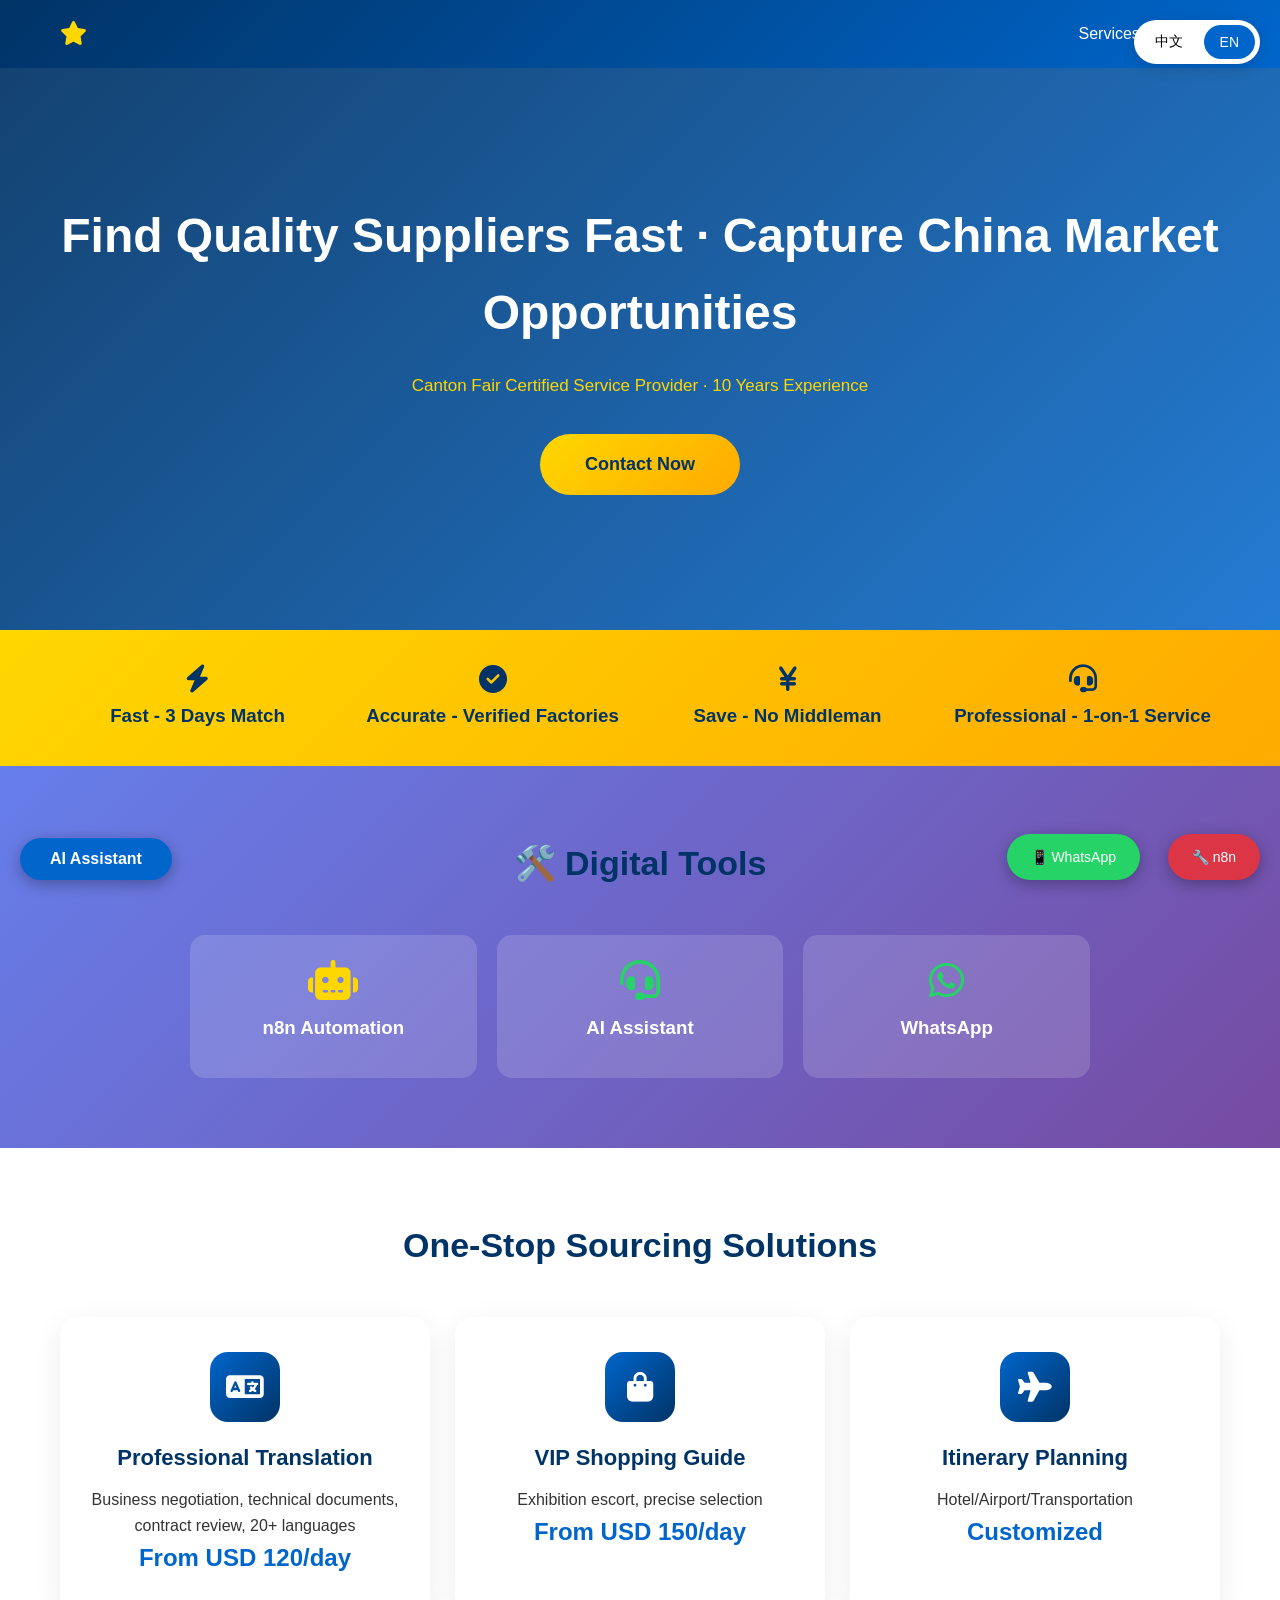
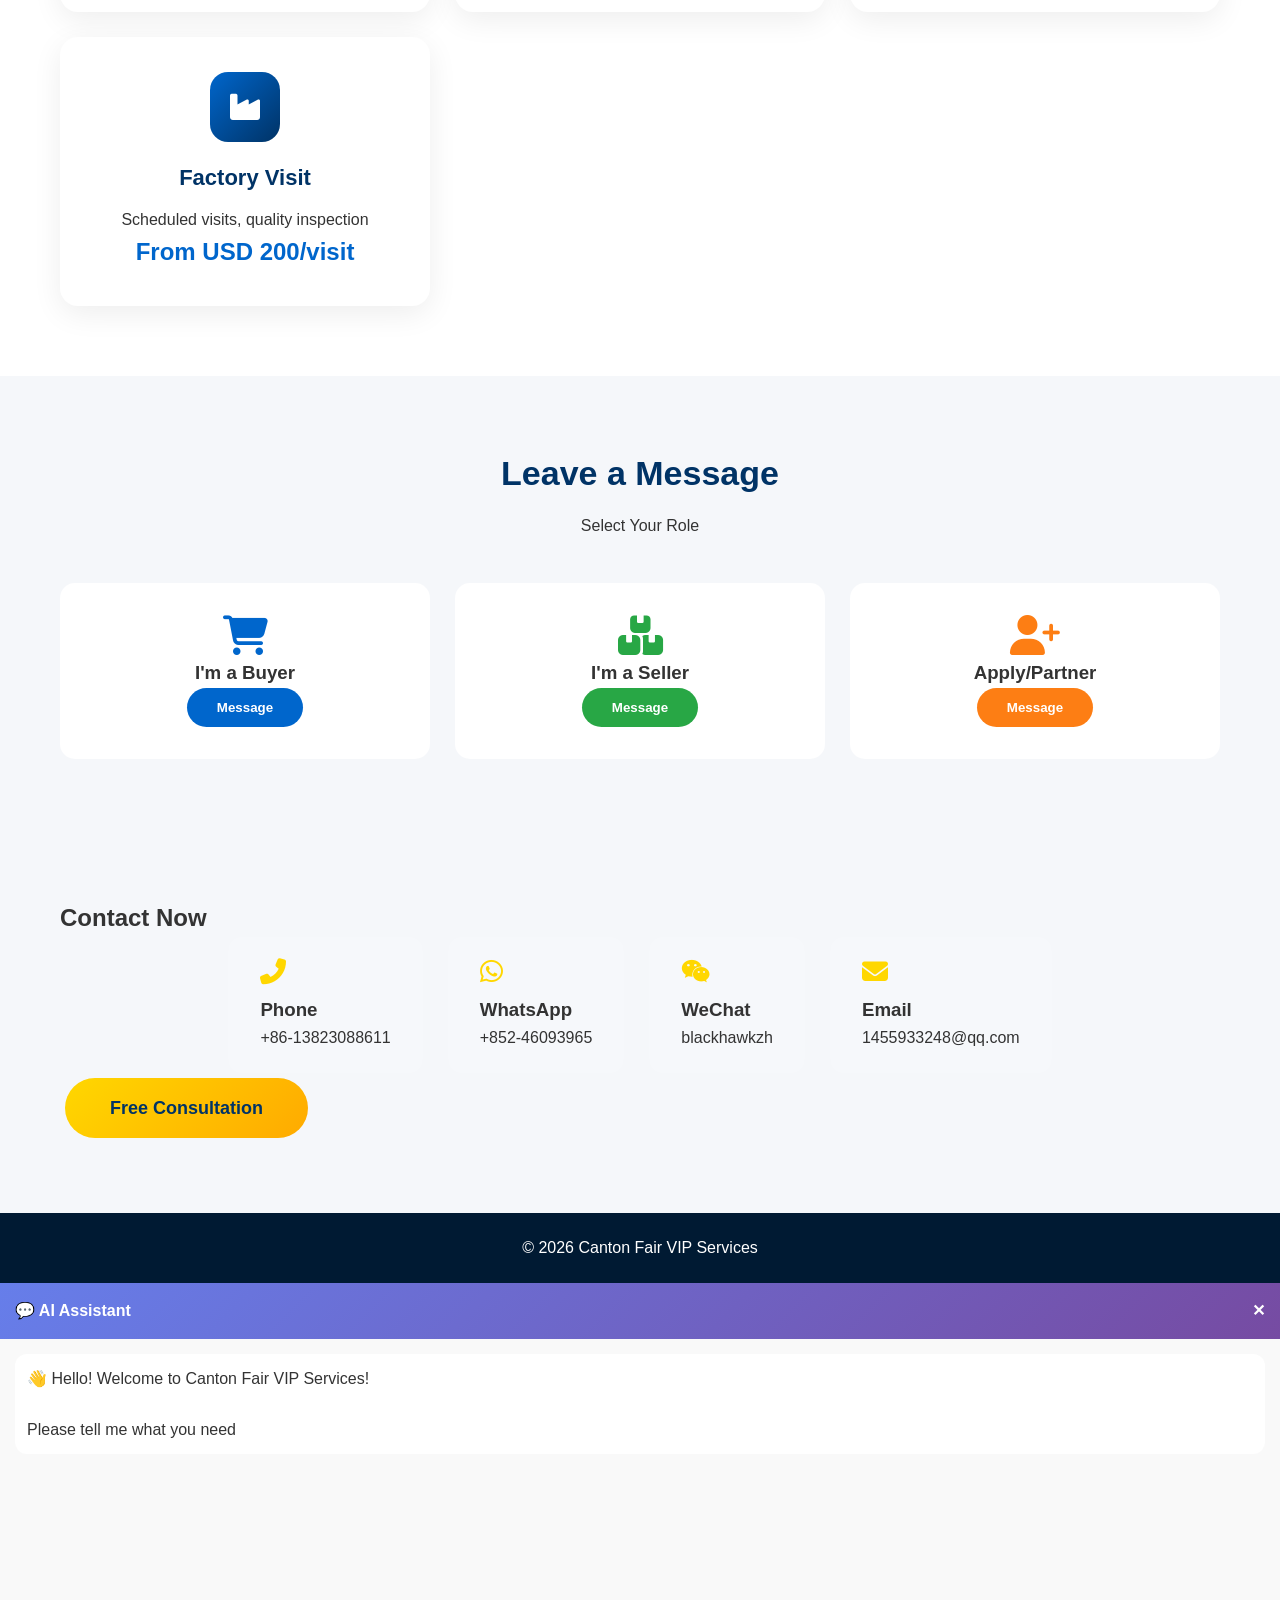
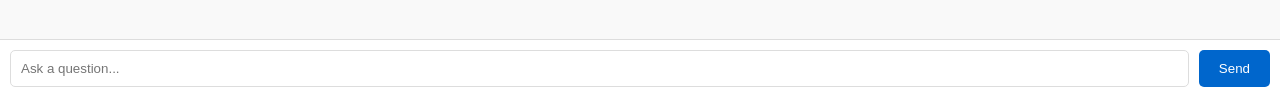
==== commit 0f0acbdf: "Fix English page - translate Chinese to English" ====
--- a/en/index.html
+++ b/en/index.html
@@ -79,15 +79,15 @@
     <section class="value-banner"><div class="container"><div class="value-grid"><div class="value-item"><i class="fas fa-bolt"></i><h3>Fast - 3 Days Match</h3></div><div class="value-item"><i class="fas fa-check-circle"></i><h3>Accurate - Verified Factories</h3></div><div class="value-item"><i class="fas fa-yen-sign"></i><h3>Save - No Middleman</h3></div><div class="value-item"><i class="fas fa-headset"></i><h3>Professional - 1-on-1 Service</h3></div></div></div></section>
     <section class="interactive" style="background: linear-gradient(135deg, #667eea, #764ba2); color: white;">
         <div class="container">
-            <div class="section-title"><h2>🛠️ 数字化工具</h2></div>
+            <div class="section-title"><h2>🛠️ Digital Tools</h2></div>
             <div style="display: grid; grid-template-columns: repeat(3, 1fr); gap: 20px; max-width: 900px; margin: 0 auto;">
                 <a href="https://n8n.cantonfairassist.online" target="_blank" style="text-decoration: none; color: white; background: rgba(255,255,255,0.15); padding: 25px; border-radius: 15px; text-align: center; display: block;">
                     <i class="fas fa-robot" style="font-size: 40px; color: #ffd700;"></i>
-                    <h3 style="margin: 10px 0;">n8n 自动化</h3>
+                    <h3 style="margin: 10px 0;">n8n Automation</h3>
                 </a>
                 <div onclick="toggleChat()" style="cursor: pointer; background: rgba(255,255,255,0.15); padding: 25px; border-radius: 15px; text-align: center;">
                     <i class="fas fa-headset" style="font-size: 40px; color: #25d366;"></i>
-                    <h3 style="margin: 10px 0;">AI 客服</h3>
+                    <h3 style="margin: 10px 0;">AI Assistant</h3>
                 </div>
                 <a href="https://wa.me/85246093965" target="_blank" style="text-decoration: none; color: white; background: rgba(255,255,255,0.15); padding: 25px; border-radius: 15px; text-align: center; display: block;">
                     <i class="fab fa-whatsapp" style="font-size: 40px; color: #25d366;"></i>
@@ -97,34 +97,34 @@
         </div>
     </section>
     <section class="services" id="services"><div class="container"><div class="section-title"><h2>One-Stop Sourcing Solutions</h2></div><div class="services-grid"><div class="service-card"><div class="service-icon"><i class="fas fa-language"></i></div><h3>Professional Translation</h3><p>Business negotiation, technical documents, contract review, 20+ languages</p><div class="service-price">From USD 120/day</div></div><div class="service-card"><div class="service-icon"><i class="fas fa-shopping-bag"></i></div><h3>VIP Shopping Guide</h3><p>Exhibition escort, precise selection</p><div class="service-price">From USD 150/day</div></div><div class="service-card"><div class="service-icon"><i class="fas fa-plane"></i></div><h3>Itinerary Planning</h3><p>Hotel/Airport/Transportation</p><div class="service-price">Customized</div></div><div class="service-card"><div class="service-icon"><i class="fas fa-industry"></i></div><h3>Factory Visit</h3><p>Scheduled visits, quality inspection</p><div class="service-price">From USD 200/visit</div></div></div></div></section>
-    <section class="interactive"><div class="container"><div class="section-title"><h2>留言互动</h2><p>选择您的身份</p></div><div class="interactive-grid"><div class="interactive-card" onclick="showMessageForm()"><i class="fas fa-shopping-cart" style="font-size:40px;color:#0066cc;"></i><h3>我是买家</h3><button class="btn btn-buyer">留言</button></div><div class="interactive-card" onclick="showMessageForm()"><i class="fas fa-boxes" style="font-size:40px;color:#28a745;"></i><h3>我是卖家</h3><button class="btn btn-seller">留言</button></div><div class="interactive-card" onclick="showMessageForm()"><i class="fas fa-user-plus" style="font-size:40px;color:#fd7e14;"></i><h3>应聘/合作</h3><button class="btn btn-partner">留言</button></div></div></div></section>
-    <section class="contact" id="contact"><div class="container"><h2>Contact Now</h2><div class="contact-cards"><div class="contact-card"><i class="fas fa-phone-alt"></i><h3>电话</h3><p>+86-13823088611</p></div><div class="contact-card"><i class="fab fa-whatsapp"></i><h3>WhatsApp</h3><p>+852-46093965</p></div><div class="contact-card"><i class="fab fa-weixin"></i><h3>微信</h3><p>blackhawkzh</p></div><div class="contact-card"><i class="fas fa-envelope"></i><h3>邮箱</h3><p>1455933248@qq.com</p></div></div><a href="mailto:1455933248@qq.com" class="cta-button">免费咨询</a></div></section>
-    <footer><div class="container"><p>© 2026 广交会VIP服务</p></div></footer>
+    <section class="interactive"><div class="container"><div class="section-title"><h2>Leave a Message</h2><p>Select Your Role</p></div><div class="interactive-grid"><div class="interactive-card" onclick="showMessageForm()"><i class="fas fa-shopping-cart" style="font-size:40px;color:#0066cc;"></i><h3>I'm a Buyer</h3><button class="btn btn-buyer">Message</button></div><div class="interactive-card" onclick="showMessageForm()"><i class="fas fa-boxes" style="font-size:40px;color:#28a745;"></i><h3>I'm a Seller</h3><button class="btn btn-seller">Message</button></div><div class="interactive-card" onclick="showMessageForm()"><i class="fas fa-user-plus" style="font-size:40px;color:#fd7e14;"></i><h3>Apply/Partner</h3><button class="btn btn-partner">Message</button></div></div></div></section>
+    <section class="contact" id="contact"><div class="container"><h2>Contact Now</h2><div class="contact-cards"><div class="contact-card"><i class="fas fa-phone-alt"></i><h3>Phone</h3><p>+86-13823088611</p></div><div class="contact-card"><i class="fab fa-whatsapp"></i><h3>WhatsApp</h3><p>+852-46093965</p></div><div class="contact-card"><i class="fab fa-weixin"></i><h3>WeChat</h3><p>blackhawkzh</p></div><div class="contact-card"><i class="fas fa-envelope"></i><h3>Email</h3><p>1455933248@qq.com</p></div></div><a href="mailto:1455933248@qq.com" class="cta-button">Free Consultation</a></div></section>
+    <footer><div class="container"><p>© 2026 Canton Fair VIP Services</p></div></footer>
     
     <!-- AI Chat -->
     <div id="ai-chat-widget">
       <div class="chat-header" onclick="toggleChat()">
-        <span>💬 AI客服</span>
+        <span>💬 AI Assistant</span>
         <span onclick="toggleChat()">✕</span>
       </div>
       <div class="chat-messages" id="chat-messages">
-        <div style="background:#fff;padding:12px;border-radius:12px;margin-bottom:10px;">👋 您好！欢迎咨询广交会VIP服务！<br><br>请告诉我您的需求</div>
+        <div style="background:#fff;padding:12px;border-radius:12px;margin-bottom:10px;">👋 Hello! Welcome to Canton Fair VIP Services!<br><br>Please tell me what you need</div>
       </div>
       <div class="chat-input">
-        <input type="text" id="chat-input" placeholder="请输入问题..." onkeyup="if(event.key==='Enter')sendMessage()">
-        <button onclick="sendMessage()">发送</button>
+        <input type="text" id="chat-input" placeholder="Ask a question..." onkeyup="if(event.key==='Enter')sendMessage()">
+        <button onclick="sendMessage()">Send</button>
       </div>
     </div>
     <!-- Message Modal -->
     <div id="message-modal">
         <div class="modal-content">
-            <h3 style="color:#003366;margin-bottom:20px;">💬 留言给我们</h3>
-            <input type="text" id="msg-name" placeholder="您的姓名（选填）" style="width:100%;padding:12px;margin-bottom:15px;border:1px solid #ddd;border-radius:8px;">
-            <input type="text" id="msg-contact" placeholder="联系方式（必填）*" style="width:100%;padding:12px;margin-bottom:15px;border:1px solid #ddd;border-radius:8px;">
-            <textarea id="msg-content" placeholder="请输入留言内容..." rows="4" style="width:100%;padding:12px;margin-bottom:15px;border:1px solid #ddd;border-radius:8px;resize:none;"></textarea>
+            <h3 style="color:#003366;margin-bottom:20px;">💬 Leave a Message</h3>
+            <input type="text" id="msg-name" placeholder="Your Name (Optional)" style="width:100%;padding:12px;margin-bottom:15px;border:1px solid #ddd;border-radius:8px;">
+            <input type="text" id="msg-contact" placeholder="Contact (Required)*" style="width:100%;padding:12px;margin-bottom:15px;border:1px solid #ddd;border-radius:8px;">
+            <textarea id="msg-content" placeholder="Your Message..." rows="4" style="width:100%;padding:12px;margin-bottom:15px;border:1px solid #ddd;border-radius:8px;resize:none;"></textarea>
             <div style="display:flex;gap:10px;">
-                <button onclick="submitMessage()" style="flex:1;padding:12px;background:#0066cc;color:white;border:none;border-radius:8px;cursor:pointer;">提交</button>
-                <button onclick="closeMessageForm()" style="flex:1;padding:12px;background:#ccc;color:#333;border:none;border-radius:8px;cursor:pointer;">取消</button>
+                <button onclick="submitMessage()" style="flex:1;padding:12px;background:#0066cc;color:white;border:none;border-radius:8px;cursor:pointer;">Submit</button>
+                <button onclick="closeMessageForm()" style="flex:1;padding:12px;background:#ccc;color:#333;border:none;border-radius:8px;cursor:pointer;">Cancel</button>
             </div>
         </div>
     </div>
@@ -148,33 +148,33 @@
         "秋交会": "📅 2026年秋交会: 10月15日-11月4日。",
         "展馆": "📍 广州琶洲国际会展中心，地铁8号线琶洲站。",
         "琶洲": "📍 广州琶洲国际会展中心，地铁8号线琶洲站。",
-        "Customized行程": "好的！请告诉我您的到达日期和需要的服务",
-        "Itinerary Planning": "好的！请告诉我您的到达日期和需要的服务",
-        "去广州": "✈️ 请告诉我您的出发城市和日期",
-        "机票": "✈️ 请告诉我出发城市和日期",
+        "Customized行程": "Sure! Please tell me your arrival date and required services",
+        "Itinerary Planning": "Sure! Please tell me your arrival date and required services",
+        "去广州": "✈️ Please tell me your departure city and date",
+        "机票": "✈️ Please tell me your departure city and date",
         "酒店": "🏨 琶洲附近推荐：香格里拉、保利洲际",
-        "翻译": "🗣️ 500-800元/天，加微信: blackhawkzh",
-        "导购": "🛒 800-1200元/天，加微信: blackhawkzh",
-        "工厂": "🏭 600-1000元/次，加微信: blackhawkzh",
+        "翻译": "🗣️ USD 120-200/day, add WeChat: blackhawkzh",
+        "导购": "🛒 USD 150-300/day, add WeChat: blackhawkzh",
+        "工厂": "🏭 USD 200-350/visit, add WeChat: blackhawkzh",
         "价格": "💰 翻译500-800元，导购800-1200元，工厂600-1000元",
         "联系": "📞 微信: blackhawkzh, WhatsApp: +852-46093965",
         "微信": "📞 微信: blackhawkzh",
         "whatsapp": "📞 WhatsApp: +852-46093965",
         "官方": "✅ 广交会认证服务商，10年行业经验",
         "靠谱": "✅ 广交会认证服务商，10年行业经验",
-        "预约": "📞 请加微信: blackhawkzh",
-        "你好": "👋 您好！欢迎咨询广交会VIP服务！",
-        "谢谢": "😊 不客气！祝您广交会之行顺利！"
+        "预约": "📞 Please add WeChat: blackhawkzh",
+        "你好": "👋 Hello! Welcome to Canton Fair VIP Services!",
+        "谢谢": "😊 You're welcome! Wish you a successful Canton Fair trip!"
     };
     
     function getAnswer(q) {
-        if (!q) return "您好！请告诉我您想咨询什么？";
+        if (!q) return "Hello! Please tell me what you'd like to know?";
         q = q.toLowerCase();
         var keys = Object.keys(responses).sort(function(a, b) { return b.length - a.length; });
         for (var i = 0; i < keys.length; i++) {
             if (q.indexOf(keys[i].toLowerCase()) !== -1) return responses[keys[i]];
         }
-        return "感谢咨询！请告诉我您需要什么服务？";
+        return "Thanks for reaching out! Please tell me what services you need?";
     }
     
     function toggleChat() {
@@ -214,8 +214,8 @@
         var name = document.getElementById('msg-name').value;
         var contact = document.getElementById('msg-contact').value;
         var message = document.getElementById('msg-content').value;
-        if (!contact) { alert('请填写联系方式！'); return; }
-        if (!message) { alert('请填写留言内容！'); return; }
+        if (!contact) { alert('Please fill in your contact!'); return; }
+        if (!message) { alert('Please fill in your message!'); return; }
         
         // 发送数据
         var xhr = new XMLHttpRequest();
@@ -223,7 +223,7 @@
         xhr.setRequestHeader('Content-Type', 'application/json');
         xhr.send(JSON.stringify({name: name, contact: contact, message: message}));
         
-        alert('留言成功！我们会尽快联系您！');
+        alert('Message sent! We will contact you soon!');
         closeMessageForm();
     }
     
